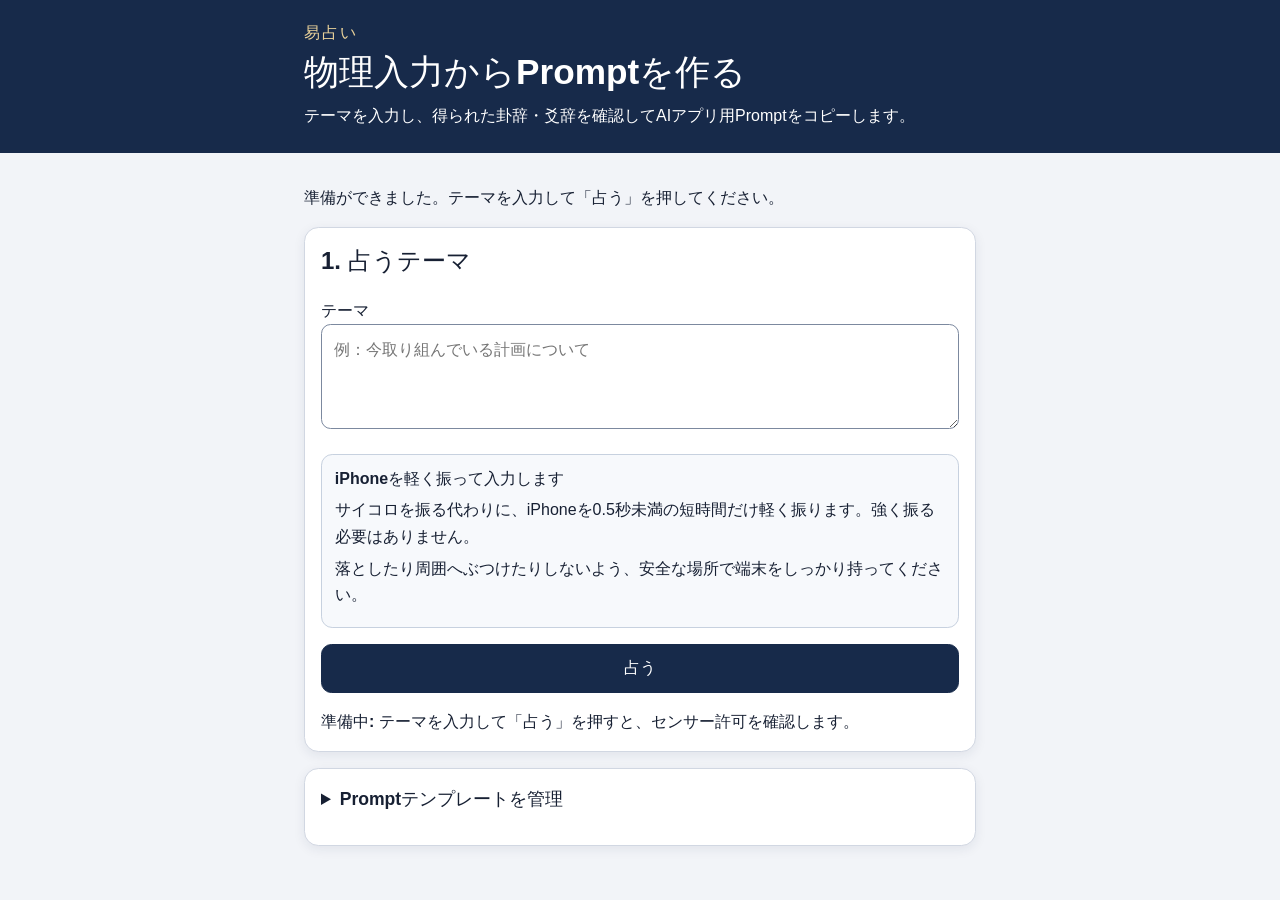
==== index.html @ caa5fde1 "complete step 6" ====
<!doctype html>
<html lang="ja">
  <head>
    <meta charset="UTF-8">
    <meta name="viewport" content="width=device-width, initial-scale=1, viewport-fit=cover">
    <meta name="theme-color" content="#172a4a">
    <title>易占い</title>
    <link rel="stylesheet" href="./styles.css">
    <script type="module" src="./js/app.mjs"></script>
  </head>
  <body>
    <header class="app-header">
      <div class="app-header__inner">
        <p class="eyebrow">易占い</p>
        <h1>物理入力からPromptを作る</h1>
        <p>テーマを入力し、得られた卦辞・爻辞を確認してAIアプリ用Promptをコピーします。</p>
      </div>
    </header>

    <main class="app-shell">
      <p id="app-status" class="status-message" role="status" aria-live="polite">
        初期データを読み込んでいます。
      </p>

      <section class="card" aria-labelledby="fortune-heading">
        <h2 id="fortune-heading">1. 占うテーマ</h2>
        <label for="theme-input">テーマ</label>
        <textarea
          id="theme-input"
          rows="3"
          autocomplete="off"
          placeholder="例：今取り組んでいる計画について"
        ></textarea>
        <div class="motion-guidance" aria-labelledby="motion-guidance-heading">
          <h3 id="motion-guidance-heading">iPhoneを軽く振って入力します</h3>
          <p>サイコロを振る代わりに、iPhoneを0.5秒未満の短時間だけ軽く振ります。強く振る必要はありません。</p>
          <p>落としたり周囲へぶつけたりしないよう、安全な場所で端末をしっかり持ってください。</p>
        </div>
        <button id="fortune-button" class="primary-button" type="button">占う</button>
        <p id="fortune-status" class="status-message" role="status" aria-live="polite">
          準備中: 初期化の完了を待っています。
        </p>

        <section
          id="pointer-fallback-panel"
          class="pointer-fallback"
          aria-labelledby="pointer-fallback-heading"
          hidden
        >
          <h3 id="pointer-fallback-heading">指でなぞる物理入力へ切り替える</h3>
          <p id="pointer-fallback-reason" class="status-message" role="alert"></p>
          <p>
            センサーを利用できない理由を確認し、切り替える場合だけ開始ボタンを押してください。単一タップでは完了しません。
          </p>
          <button id="pointer-start-button" type="button">
            Pointer入力を開始
          </button>
          <div
            id="pointer-input-area"
            class="pointer-input-area"
            role="group"
            tabindex="0"
            aria-label="1本の指で短時間なぞるPointer入力専用領域"
            aria-describedby="pointer-input-instructions pointer-status"
          >
            <p id="pointer-input-instructions">この領域の内側から、1本の指で短時間なぞってください。</p>
          </div>
          <p id="pointer-status" class="status-message" role="status" aria-live="polite"></p>
        </section>
      </section>

      <section id="result-section" class="card" aria-labelledby="result-heading" hidden>
        <h2 id="result-heading">2. 占い結果</h2>
        <dl class="result-summary">
          <div>
            <dt>本卦</dt>
            <dd id="primary-name"></dd>
          </div>
          <div>
            <dt>変爻</dt>
            <dd id="changing-label"></dd>
          </div>
          <div>
            <dt>之卦</dt>
            <dd id="changed-name"></dd>
          </div>
        </dl>

        <div class="hexagram-comparison">
          <figure class="hexagram-card">
            <figcaption>本卦 <span id="primary-diagram-name"></span></figcaption>
            <div
              id="primary-lines"
              class="hexagram-lines"
              role="group"
              aria-label="本卦の六爻。上爻から初爻の順"
            ></div>
          </figure>
          <figure class="hexagram-card">
            <figcaption>之卦 <span id="changed-diagram-name"></span></figcaption>
            <div
              id="changed-lines"
              class="hexagram-lines"
              role="group"
              aria-label="之卦の六爻。上爻から初爻の順"
            ></div>
          </figure>
        </div>

        <div class="text-sections">
          <details open>
            <summary>本卦の卦辞</summary>
            <p id="primary-kaji" class="preserve-text"></p>
            <p id="primary-other" class="preserve-text supplementary-text"></p>
          </details>
          <details open>
            <summary id="primary-yao-summary">本卦の爻辞</summary>
            <p id="primary-yao" class="preserve-text"></p>
            <p id="primary-yao-other" class="preserve-text supplementary-text"></p>
          </details>
          <details open>
            <summary>之卦の卦辞</summary>
            <p id="changed-kaji" class="preserve-text"></p>
            <p id="changed-other" class="preserve-text supplementary-text"></p>
          </details>
        </div>
      </section>

      <section id="prompt-section" class="card" aria-labelledby="prompt-heading" hidden>
        <h2 id="prompt-heading">3. Promptを確認・コピー</h2>
        <label for="template-select">Promptテンプレート</label>
        <select id="template-select"></select>
        <label for="prompt-preview">生成Prompt（コピー前に編集できます）</label>
        <textarea id="prompt-preview" rows="10" spellcheck="false"></textarea>
        <button id="copy-prompt-button" class="primary-button" type="button">
          Promptをコピー
        </button>
        <p id="copy-status" class="status-message" role="status" aria-live="polite"></p>
      </section>

      <details id="template-management" class="card management-card">
        <summary>Promptテンプレートを管理</summary>
        <div class="management-content">
          <p>選択中のテンプレートを編集するか、新しい名前で追加できます。</p>

          <label for="template-management-select">編集するテンプレート</label>
          <select id="template-management-select"></select>
          <label for="template-name-input">テンプレート名</label>
          <input id="template-name-input" type="text" autocomplete="off">
          <label for="template-body-input">テンプレート本文</label>
          <textarea id="template-body-input" rows="9" spellcheck="false"></textarea>

          <div class="button-grid" role="group" aria-label="テンプレート編集操作">
            <button id="template-add-button" type="button">追加</button>
            <button id="template-rename-button" type="button">名称変更</button>
            <button id="template-save-button" type="button">本文を保存</button>
            <button id="template-delete-button" class="danger-button" type="button">削除</button>
          </div>

          <section class="help-panel" aria-labelledby="placeholder-help-heading">
            <h3 id="placeholder-help-heading">利用できるプレースホルダー</h3>
            <dl id="placeholder-help-list"></dl>
            <p id="brace-help"></p>
          </section>

          <section class="backup-panel" aria-labelledby="backup-heading">
            <h3 id="backup-heading">JSONバックアップ</h3>
            <button id="template-export-button" type="button">JSONをエクスポート</button>
            <label for="template-import-file">JSONをインポート</label>
            <input
              id="template-import-file"
              type="file"
              accept="application/json,.json"
            >
            <button id="template-import-prepare-button" type="button">
              import内容を検証
            </button>
            <p id="template-import-summary" class="import-summary" hidden></p>
            <button
              id="template-import-apply-button"
              type="button"
              aria-describedby="template-import-summary"
              disabled
            >
              確認した内容で置き換える
            </button>
          </section>

          <p id="template-status" class="status-message" role="status" aria-live="polite"></p>
        </div>
      </details>
    </main>
  </body>
</html>
---- styles.css ----
:root {
  color-scheme: light;
  font-family: -apple-system, BlinkMacSystemFont, "Hiragino Sans", "Yu Gothic UI", sans-serif;
  color: #172033;
  background: #f2f4f8;
  font-synthesis: none;
}

* {
  box-sizing: border-box;
}

body {
  margin: 0;
  min-width: 20rem;
  background: #f2f4f8;
  line-height: 1.65;
}

button,
input,
select,
textarea {
  font: inherit;
}

button,
select,
input[type="file"] {
  min-height: 2.75rem;
}

button {
  border: 1px solid #8290a8;
  border-radius: 0.65rem;
  padding: 0.65rem 1rem;
  color: #172033;
  background: #fff;
  cursor: pointer;
}

button:hover {
  background: #edf1f7;
}

button:disabled {
  cursor: not-allowed;
  opacity: 0.55;
}

button:focus-visible,
input:focus-visible,
select:focus-visible,
textarea:focus-visible,
summary:focus-visible {
  outline: 3px solid #c08a24;
  outline-offset: 2px;
}

label {
  display: block;
  margin-top: 0.85rem;
  font-weight: 700;
}

input[type="text"],
select,
textarea {
  width: 100%;
  border: 1px solid #7c899f;
  border-radius: 0.6rem;
  padding: 0.75rem;
  color: #172033;
  background: #fff;
}

textarea {
  resize: vertical;
}

.app-header {
  color: #fff;
  background: #172a4a;
}

.app-header__inner,
.app-shell {
  width: min(100%, 44rem);
  margin: 0 auto;
}

.app-header__inner {
  padding: calc(1.25rem + env(safe-area-inset-top)) max(1rem, env(safe-area-inset-right)) 1.5rem max(1rem, env(safe-area-inset-left));
}

.app-header h1 {
  margin: 0.15rem 0 0.5rem;
  font-size: clamp(1.6rem, 7vw, 2.2rem);
  line-height: 1.3;
}

.app-header p {
  margin: 0;
}

.eyebrow {
  color: #ead29a;
  font-weight: 800;
  letter-spacing: 0.12em;
}

.app-shell {
  display: grid;
  grid-template-columns: minmax(0, 1fr);
  gap: 1rem;
  padding: 1rem max(1rem, env(safe-area-inset-right)) calc(1.5rem + env(safe-area-inset-bottom)) max(1rem, env(safe-area-inset-left));
}

.card {
  min-width: 0;
  border: 1px solid #d1d7e2;
  border-radius: 0.9rem;
  padding: 1rem;
  background: #fff;
  box-shadow: 0 0.2rem 0.7rem rgb(23 42 74 / 8%);
}

.card h2,
.card h3 {
  margin-top: 0;
  line-height: 1.4;
}

.primary-button {
  width: 100%;
  margin-top: 1rem;
  border-color: #172a4a;
  color: #fff;
  background: #172a4a;
  font-weight: 800;
}

.primary-button:hover {
  background: #243f69;
}

.motion-guidance,
.pointer-fallback {
  margin-top: 1rem;
  border: 1px solid #c7d1df;
  border-radius: 0.7rem;
  padding: 0.8rem;
  background: #f7f9fc;
}

.motion-guidance h3,
.pointer-fallback h3 {
  margin: 0 0 0.45rem;
  font-size: 1rem;
}

.motion-guidance p,
.pointer-fallback p {
  margin: 0.35rem 0;
}

.pointer-fallback > button {
  width: 100%;
  margin-top: 0.7rem;
  border-color: #172a4a;
  font-weight: 800;
}

.pointer-input-area {
  display: grid;
  place-items: center;
  min-height: 9rem;
  margin-top: 0.8rem;
  border: 0.18rem dashed #586b89;
  border-radius: 0.75rem;
  padding: 1rem;
  color: #273853;
  background: #eaf0f8;
  text-align: center;
  touch-action: none;
  user-select: none;
  -webkit-user-select: none;
  overscroll-behavior: contain;
}

.pointer-input-area:focus-visible {
  outline: 3px solid #c08a24;
  outline-offset: 2px;
}

.danger-button {
  border-color: #982e37;
  color: #7f1e27;
  font-weight: 700;
}

.status-message {
  min-height: 1.6em;
  margin-bottom: 0;
  font-weight: 650;
}

.status-message[data-state="error"] {
  border-left: 0.3rem solid #a12a35;
  padding-left: 0.65rem;
  color: #751a23;
}

.status-message[data-state="success"] {
  border-left: 0.3rem solid #287347;
  padding-left: 0.65rem;
  color: #185635;
}

.result-summary {
  display: grid;
  grid-template-columns: 1fr;
  gap: 0.5rem;
  margin: 0 0 1rem;
}

.result-summary div {
  display: grid;
  grid-template-columns: 4rem 1fr;
  gap: 0.5rem;
  border-bottom: 1px solid #e0e4eb;
  padding: 0.45rem 0;
}

.result-summary dt {
  font-weight: 700;
}

.result-summary dd {
  margin: 0;
  font-weight: 800;
}

.hexagram-comparison {
  display: grid;
  grid-template-columns: minmax(0, 1fr);
  gap: 1rem;
}

.hexagram-card {
  margin: 0;
  border: 1px solid #d6dce6;
  border-radius: 0.75rem;
  padding: 0.85rem;
  background: #f8f9fc;
}

.hexagram-card figcaption {
  margin-bottom: 0.6rem;
  text-align: center;
  font-weight: 800;
}

.hexagram-lines {
  display: grid;
  gap: 0.48rem;
  width: min(100%, 18rem);
  margin: 0 auto;
}

.yao-line {
  position: relative;
  display: flex;
  align-items: center;
  justify-content: center;
  gap: 18%;
  min-height: 1.65rem;
  border-radius: 0.35rem;
  padding: 0.35rem 2.6rem 0.35rem 0.35rem;
}

.yao-line.changing {
  outline: 2px solid #b27a15;
  outline-offset: 1px;
  background: #fff8e7;
}

.yao-segment {
  display: block;
  height: 0.48rem;
  border-radius: 1rem;
  background: #172a4a;
}

.yao-line.yang .yao-segment {
  width: 82%;
}

.yao-line.yin .yao-segment {
  width: 32%;
}

.changing-badge {
  position: absolute;
  right: 0.35rem;
  font-size: 0.75rem;
  font-weight: 800;
  color: #6e4800;
}

.text-sections {
  margin-top: 1rem;
}

details {
  border-top: 1px solid #dce1e9;
  padding-top: 0.75rem;
}

details + details {
  margin-top: 0.75rem;
}

summary {
  min-height: 2.75rem;
  cursor: pointer;
  font-weight: 800;
}

.preserve-text {
  white-space: pre-wrap;
  overflow-wrap: anywhere;
}

.supplementary-text {
  color: #47536a;
}

.management-card > summary {
  font-size: 1.1rem;
}

.management-content {
  padding-top: 0.75rem;
}

.button-grid {
  display: grid;
  grid-template-columns: 1fr;
  gap: 0.6rem;
  margin-top: 1rem;
}

.help-panel,
.backup-panel {
  margin-top: 1.25rem;
  border-top: 1px solid #dce1e9;
  padding-top: 1rem;
}

.help-panel dl {
  display: grid;
  grid-template-columns: minmax(8rem, auto) 1fr;
  gap: 0.35rem 0.7rem;
}

.help-panel dt {
  font-family: ui-monospace, SFMono-Regular, Menlo, monospace;
  font-weight: 800;
}

.help-panel dd {
  margin: 0;
}

.backup-panel > * + * {
  margin-top: 0.75rem;
}

.backup-panel button {
  width: 100%;
}

.import-summary {
  border: 1px solid #a9781a;
  border-radius: 0.5rem;
  padding: 0.65rem;
  background: #fff8e7;
  font-weight: 700;
}

[hidden] {
  display: none !important;
}

@media (min-width: 34rem) {
  .button-grid {
    grid-template-columns: 1fr 1fr;
  }
}
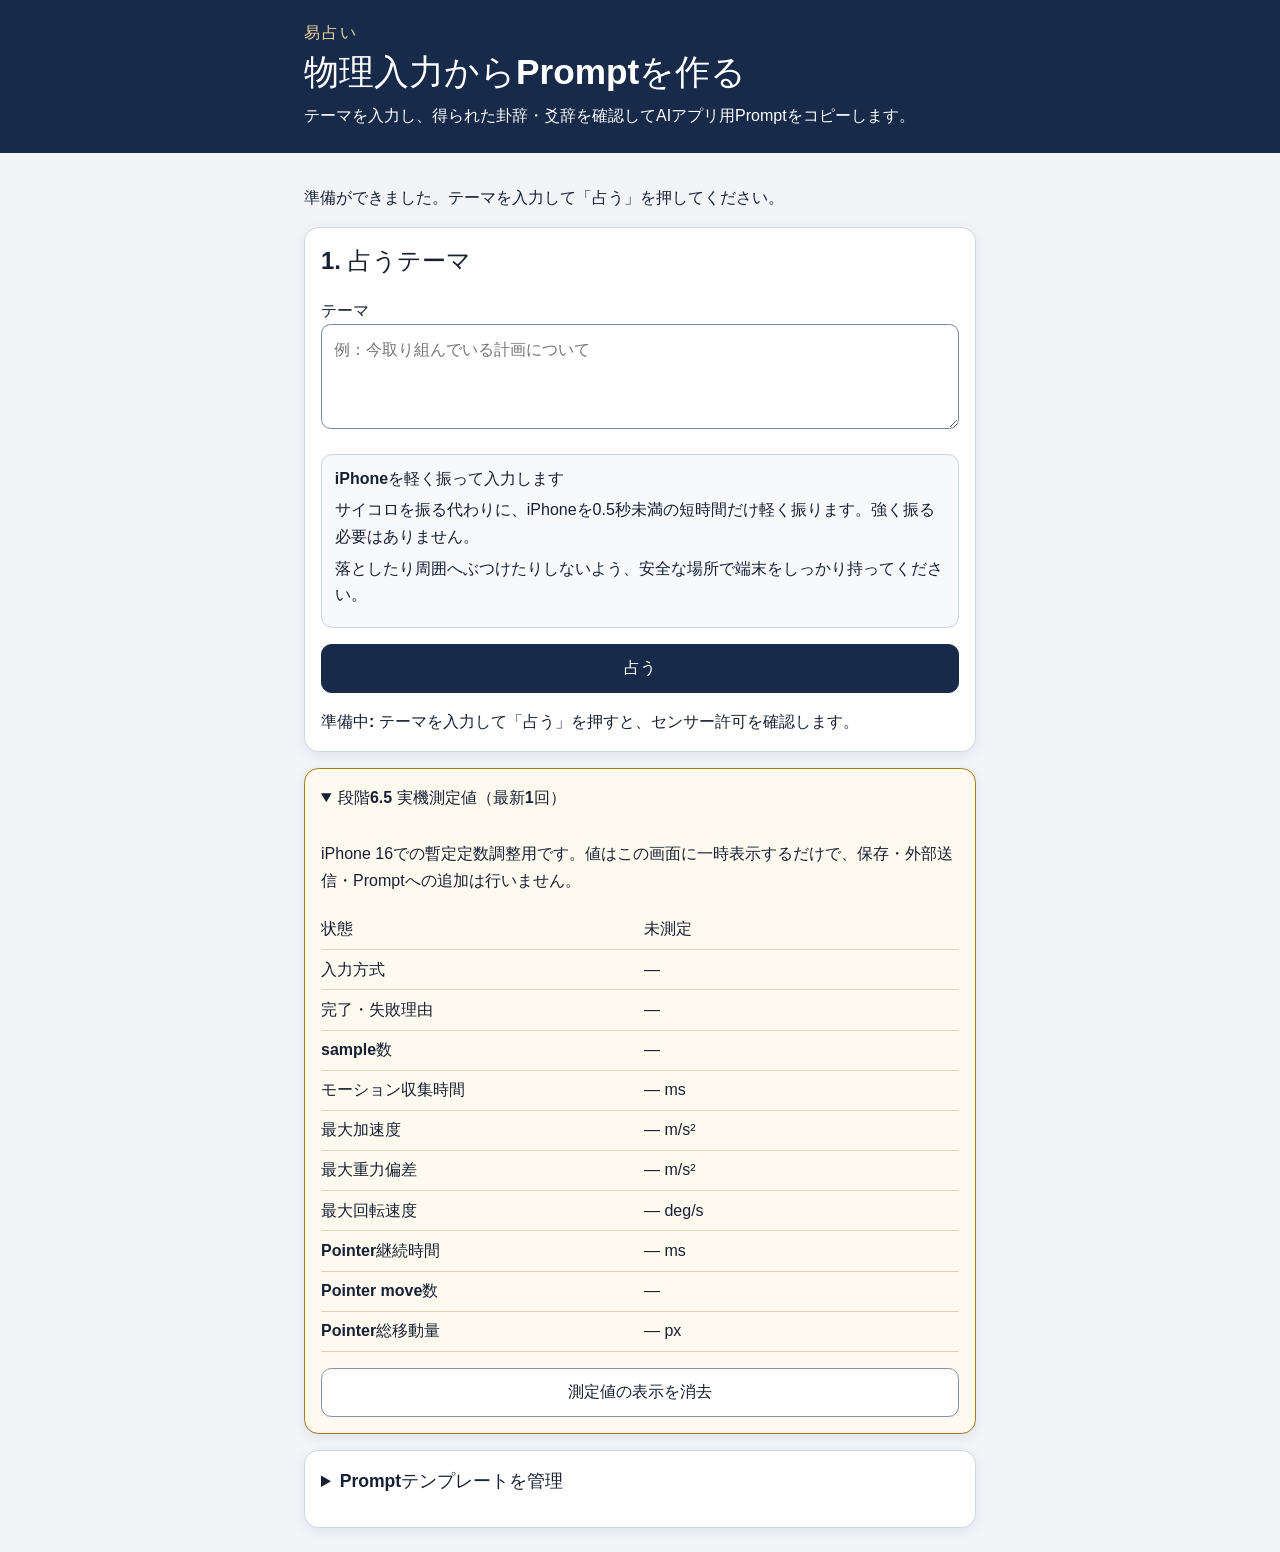
==== commit 6315099e: "complete step 6.5" ====
--- a/index.html
+++ b/index.html
@@ -69,6 +69,29 @@
         </section>
       </section>
 
+      <details class="card diagnostics-card" open>
+        <summary>段階6.5 実機測定値（最新1回）</summary>
+        <div class="diagnostics-content">
+          <p>
+            iPhone 16での暫定定数調整用です。値はこの画面に一時表示するだけで、保存・外部送信・Promptへの追加は行いません。
+          </p>
+          <dl class="diagnostics-values" aria-live="polite">
+            <div><dt>状態</dt><dd id="diagnostics-status">未測定</dd></div>
+            <div><dt>入力方式</dt><dd id="diagnostics-input-mode">—</dd></div>
+            <div><dt>完了・失敗理由</dt><dd id="diagnostics-reason">—</dd></div>
+            <div><dt>sample数</dt><dd id="diagnostics-sample-count">—</dd></div>
+            <div><dt>モーション収集時間</dt><dd><span id="diagnostics-motion-duration">—</span> ms</dd></div>
+            <div><dt>最大加速度</dt><dd><span id="diagnostics-max-acceleration">—</span> m/s²</dd></div>
+            <div><dt>最大重力偏差</dt><dd><span id="diagnostics-max-gravity-deviation">—</span> m/s²</dd></div>
+            <div><dt>最大回転速度</dt><dd><span id="diagnostics-max-rotation">—</span> deg/s</dd></div>
+            <div><dt>Pointer継続時間</dt><dd><span id="diagnostics-pointer-duration">—</span> ms</dd></div>
+            <div><dt>Pointer move数</dt><dd id="diagnostics-pointer-move-count">—</dd></div>
+            <div><dt>Pointer総移動量</dt><dd><span id="diagnostics-pointer-distance">—</span> px</dd></div>
+          </dl>
+          <button id="diagnostics-clear-button" type="button">測定値の表示を消去</button>
+        </div>
+      </details>
+
       <section id="result-section" class="card" aria-labelledby="result-heading" hidden>
         <h2 id="result-heading">2. 占い結果</h2>
         <dl class="result-summary">
--- a/styles.css
+++ b/styles.css
@@ -193,6 +193,47 @@
   outline-offset: 2px;
 }
 
+.diagnostics-card {
+  border-color: #a9781a;
+  background: #fffaf0;
+}
+
+.diagnostics-content {
+  padding-top: 0.75rem;
+}
+
+.diagnostics-content > p {
+  margin-top: 0;
+}
+
+.diagnostics-values {
+  display: grid;
+  grid-template-columns: minmax(0, 1fr);
+  gap: 0;
+  margin: 0 0 1rem;
+}
+
+.diagnostics-values div {
+  display: grid;
+  grid-template-columns: minmax(8.5rem, 1fr) minmax(0, 1fr);
+  gap: 0.5rem;
+  border-bottom: 1px solid #e1d3b5;
+  padding: 0.4rem 0;
+}
+
+.diagnostics-values dt {
+  font-weight: 700;
+}
+
+.diagnostics-values dd {
+  margin: 0;
+  overflow-wrap: anywhere;
+}
+
+.diagnostics-content > button {
+  width: 100%;
+}
+
 .danger-button {
   border-color: #982e37;
   color: #7f1e27;
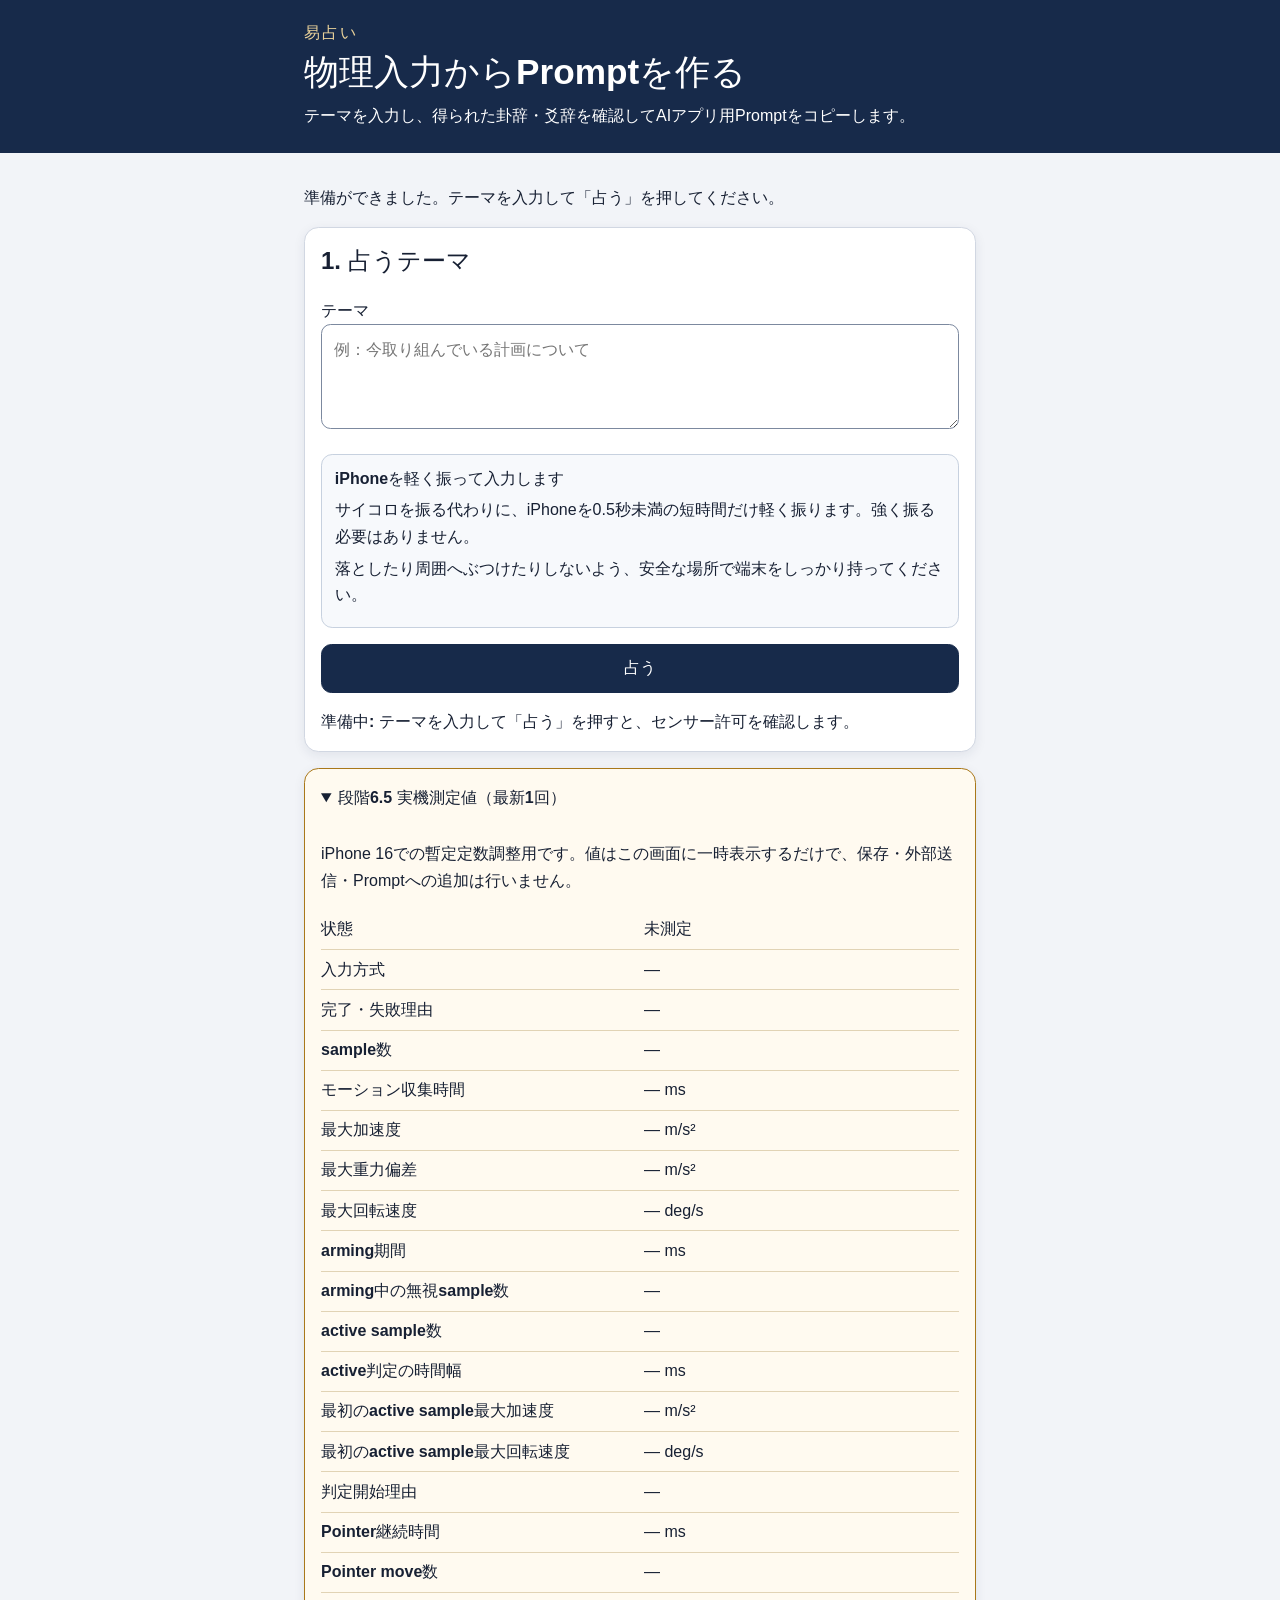
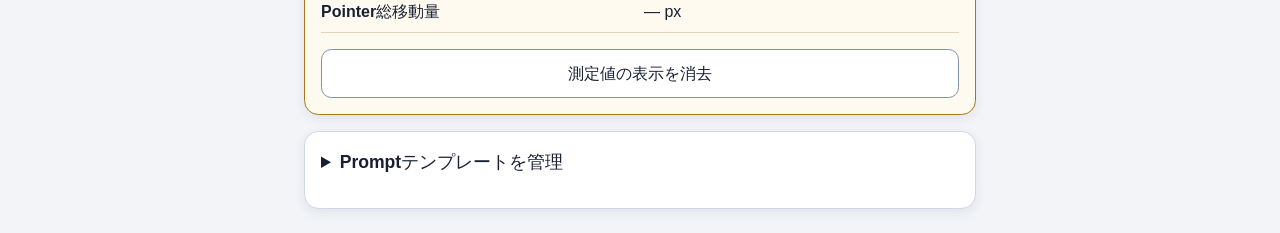
==== commit 9014d696: "machine test v2" ====
--- a/index.html
+++ b/index.html
@@ -84,6 +84,13 @@
             <div><dt>最大加速度</dt><dd><span id="diagnostics-max-acceleration">—</span> m/s²</dd></div>
             <div><dt>最大重力偏差</dt><dd><span id="diagnostics-max-gravity-deviation">—</span> m/s²</dd></div>
             <div><dt>最大回転速度</dt><dd><span id="diagnostics-max-rotation">—</span> deg/s</dd></div>
+            <div><dt>arming期間</dt><dd><span id="diagnostics-arming-duration">—</span> ms</dd></div>
+            <div><dt>arming中の無視sample数</dt><dd id="diagnostics-arming-ignored-count">—</dd></div>
+            <div><dt>active sample数</dt><dd id="diagnostics-active-sample-count">—</dd></div>
+            <div><dt>active判定の時間幅</dt><dd><span id="diagnostics-active-window">—</span> ms</dd></div>
+            <div><dt>最初のactive sample最大加速度</dt><dd><span id="diagnostics-first-active-acceleration">—</span> m/s²</dd></div>
+            <div><dt>最初のactive sample最大回転速度</dt><dd><span id="diagnostics-first-active-rotation">—</span> deg/s</dd></div>
+            <div><dt>判定開始理由</dt><dd id="diagnostics-detection-start-reason">—</dd></div>
             <div><dt>Pointer継続時間</dt><dd><span id="diagnostics-pointer-duration">—</span> ms</dd></div>
             <div><dt>Pointer move数</dt><dd id="diagnostics-pointer-move-count">—</dd></div>
             <div><dt>Pointer総移動量</dt><dd><span id="diagnostics-pointer-distance">—</span> px</dd></div>
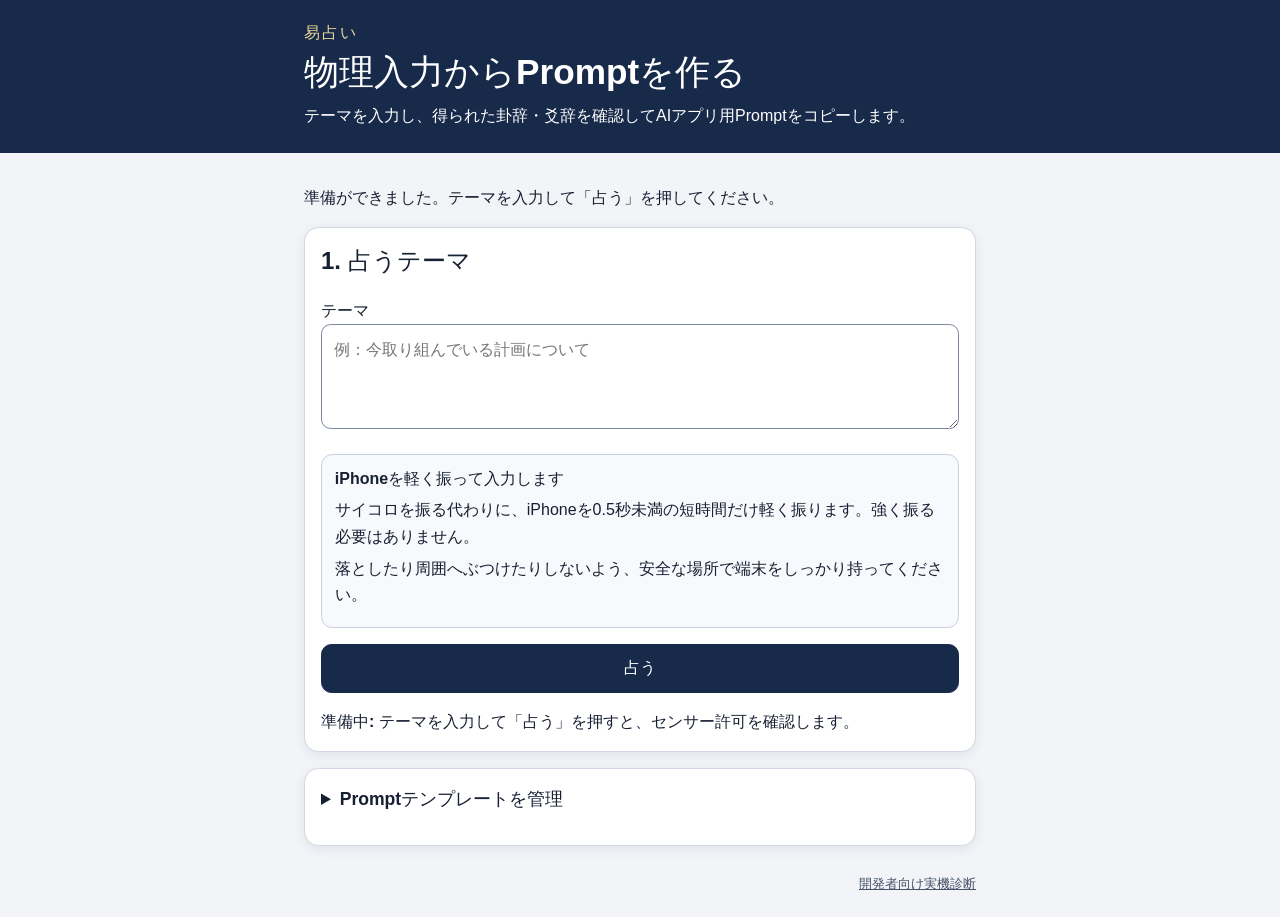
==== commit 927c35b7: "Complete iPhone PWA through stage 7" ====
--- a/index.html
+++ b/index.html
@@ -4,9 +4,16 @@
     <meta charset="UTF-8">
     <meta name="viewport" content="width=device-width, initial-scale=1, viewport-fit=cover">
     <meta name="theme-color" content="#172a4a">
+    <meta name="mobile-web-app-capable" content="yes">
+    <meta name="apple-mobile-web-app-capable" content="yes">
+    <meta name="apple-mobile-web-app-status-bar-style" content="default">
+    <meta name="apple-mobile-web-app-title" content="易占い">
     <title>易占い</title>
+    <link rel="manifest" href="./manifest.webmanifest">
+    <link rel="apple-touch-icon" sizes="180x180" href="./icons/apple-touch-icon.png">
     <link rel="stylesheet" href="./styles.css">
     <script type="module" src="./js/app.mjs"></script>
+    <script type="module" src="./js/register-sw.mjs"></script>
   </head>
   <body>
     <header class="app-header">
@@ -69,36 +76,6 @@
         </section>
       </section>
 
-      <details class="card diagnostics-card" open>
-        <summary>段階6.5 実機測定値（最新1回）</summary>
-        <div class="diagnostics-content">
-          <p>
-            iPhone 16での暫定定数調整用です。値はこの画面に一時表示するだけで、保存・外部送信・Promptへの追加は行いません。
-          </p>
-          <dl class="diagnostics-values" aria-live="polite">
-            <div><dt>状態</dt><dd id="diagnostics-status">未測定</dd></div>
-            <div><dt>入力方式</dt><dd id="diagnostics-input-mode">—</dd></div>
-            <div><dt>完了・失敗理由</dt><dd id="diagnostics-reason">—</dd></div>
-            <div><dt>sample数</dt><dd id="diagnostics-sample-count">—</dd></div>
-            <div><dt>モーション収集時間</dt><dd><span id="diagnostics-motion-duration">—</span> ms</dd></div>
-            <div><dt>最大加速度</dt><dd><span id="diagnostics-max-acceleration">—</span> m/s²</dd></div>
-            <div><dt>最大重力偏差</dt><dd><span id="diagnostics-max-gravity-deviation">—</span> m/s²</dd></div>
-            <div><dt>最大回転速度</dt><dd><span id="diagnostics-max-rotation">—</span> deg/s</dd></div>
-            <div><dt>arming期間</dt><dd><span id="diagnostics-arming-duration">—</span> ms</dd></div>
-            <div><dt>arming中の無視sample数</dt><dd id="diagnostics-arming-ignored-count">—</dd></div>
-            <div><dt>active sample数</dt><dd id="diagnostics-active-sample-count">—</dd></div>
-            <div><dt>active判定の時間幅</dt><dd><span id="diagnostics-active-window">—</span> ms</dd></div>
-            <div><dt>最初のactive sample最大加速度</dt><dd><span id="diagnostics-first-active-acceleration">—</span> m/s²</dd></div>
-            <div><dt>最初のactive sample最大回転速度</dt><dd><span id="diagnostics-first-active-rotation">—</span> deg/s</dd></div>
-            <div><dt>判定開始理由</dt><dd id="diagnostics-detection-start-reason">—</dd></div>
-            <div><dt>Pointer継続時間</dt><dd><span id="diagnostics-pointer-duration">—</span> ms</dd></div>
-            <div><dt>Pointer move数</dt><dd id="diagnostics-pointer-move-count">—</dd></div>
-            <div><dt>Pointer総移動量</dt><dd><span id="diagnostics-pointer-distance">—</span> px</dd></div>
-          </dl>
-          <button id="diagnostics-clear-button" type="button">測定値の表示を消去</button>
-        </div>
-      </details>
-
       <section id="result-section" class="card" aria-labelledby="result-heading" hidden>
         <h2 id="result-heading">2. 占い結果</h2>
         <dl class="result-summary">
@@ -220,5 +197,8 @@
         </div>
       </details>
     </main>
+    <footer class="app-footer">
+      <a href="./diagnostics.html">開発者向け実機診断</a>
+    </footer>
   </body>
 </html>
--- a/styles.css
+++ b/styles.css
@@ -84,7 +84,8 @@
 }
 
 .app-header__inner,
-.app-shell {
+.app-shell,
+.app-footer {
   width: min(100%, 44rem);
   margin: 0 auto;
 }
@@ -234,6 +235,20 @@
   width: 100%;
 }
 
+.diagnostics-actions {
+  display: grid;
+  gap: 0.7rem;
+}
+
+.diagnostics-actions button {
+  width: 100%;
+}
+
+.diagnostics-note {
+  border-left: 0.3rem solid #a9781a;
+  padding-left: 0.7rem;
+}
+
 .danger-button {
   border-color: #982e37;
   color: #7f1e27;
@@ -434,6 +449,22 @@
   display: none !important;
 }
 
+.app-footer {
+  padding: 0 max(1rem, env(safe-area-inset-right)) calc(1.25rem + env(safe-area-inset-bottom)) max(1rem, env(safe-area-inset-left));
+  text-align: right;
+}
+
+.app-footer a {
+  color: #47536a;
+  font-size: 0.82rem;
+}
+
+@media (display-mode: standalone) {
+  body {
+    overscroll-behavior-y: none;
+  }
+}
+
 @media (min-width: 34rem) {
   .button-grid {
     grid-template-columns: 1fr 1fr;
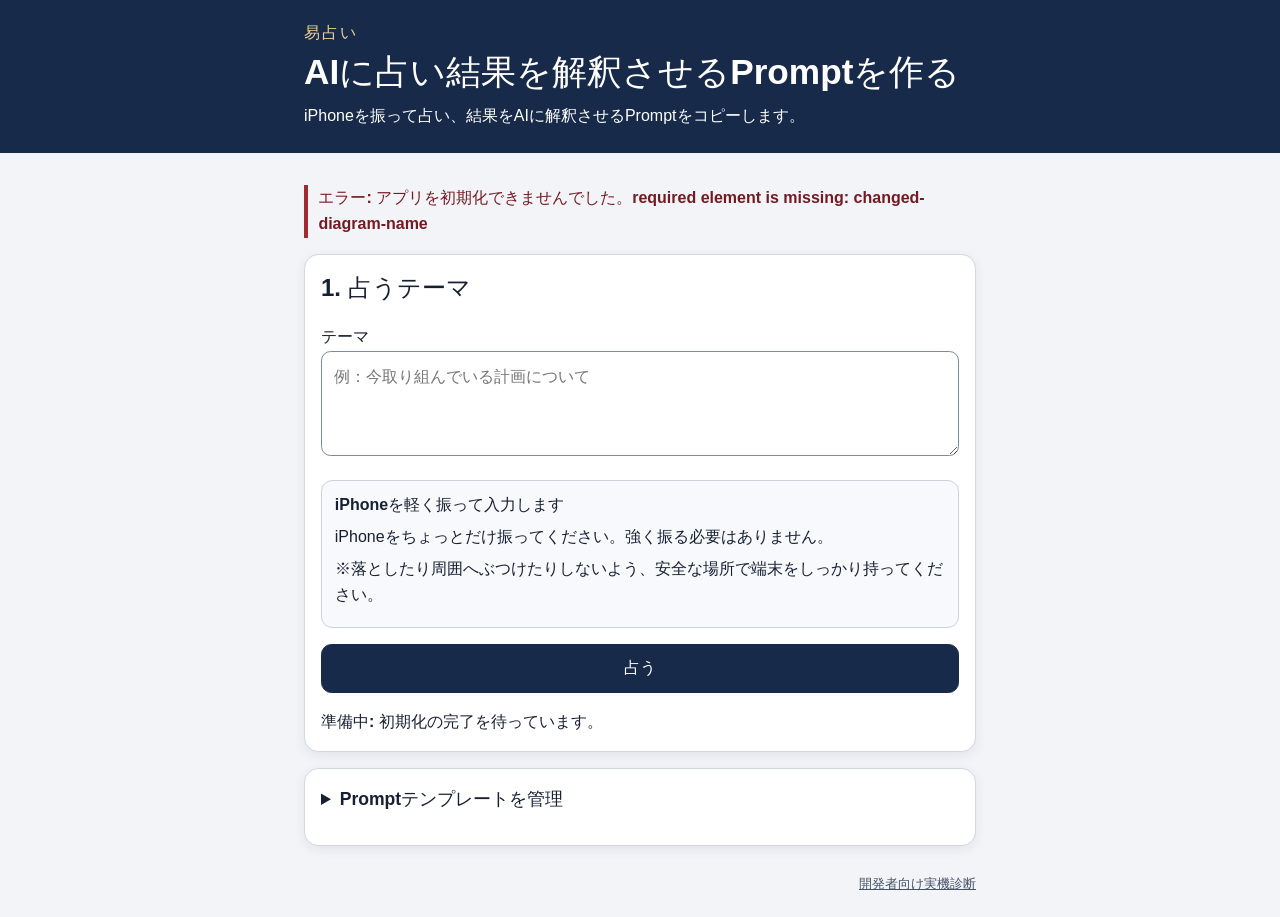
==== commit 4e117c29: "Adjust PWA interface" ====
--- a/index.html
+++ b/index.html
@@ -19,8 +19,8 @@
     <header class="app-header">
       <div class="app-header__inner">
         <p class="eyebrow">易占い</p>
-        <h1>物理入力からPromptを作る</h1>
-        <p>テーマを入力し、得られた卦辞・爻辞を確認してAIアプリ用Promptをコピーします。</p>
+        <h1>AIに占い結果を解釈させるPromptを作る</h1>
+        <p>iPhoneを振って占い、結果をAIに解釈させるPromptをコピーします。</p>
       </div>
     </header>
 
@@ -40,8 +40,8 @@
         ></textarea>
         <div class="motion-guidance" aria-labelledby="motion-guidance-heading">
           <h3 id="motion-guidance-heading">iPhoneを軽く振って入力します</h3>
-          <p>サイコロを振る代わりに、iPhoneを0.5秒未満の短時間だけ軽く振ります。強く振る必要はありません。</p>
-          <p>落としたり周囲へぶつけたりしないよう、安全な場所で端末をしっかり持ってください。</p>
+          <p>iPhoneをちょっとだけ振ってください。強く振る必要はありません。</p>
+          <p>※落としたり周囲へぶつけたりしないよう、安全な場所で端末をしっかり持ってください。</p>
         </div>
         <button id="fortune-button" class="primary-button" type="button">占う</button>
         <p id="fortune-status" class="status-message" role="status" aria-live="polite">
@@ -57,7 +57,7 @@
           <h3 id="pointer-fallback-heading">指でなぞる物理入力へ切り替える</h3>
           <p id="pointer-fallback-reason" class="status-message" role="alert"></p>
           <p>
-            センサーを利用できない理由を確認し、切り替える場合だけ開始ボタンを押してください。単一タップでは完了しません。
+            センサーを利用できませんので、画面を指でなぞって占います。開始ボタンを押してください。単一タップでは完了しません。
           </p>
           <button id="pointer-start-button" type="button">
             Pointer入力を開始
@@ -103,29 +103,20 @@
               aria-label="本卦の六爻。上爻から初爻の順"
             ></div>
           </figure>
-          <figure class="hexagram-card">
-            <figcaption>之卦 <span id="changed-diagram-name"></span></figcaption>
-            <div
-              id="changed-lines"
-              class="hexagram-lines"
-              role="group"
-              aria-label="之卦の六爻。上爻から初爻の順"
-            ></div>
-          </figure>
         </div>
 
         <div class="text-sections">
-          <details open>
+          <details>
             <summary>本卦の卦辞</summary>
             <p id="primary-kaji" class="preserve-text"></p>
             <p id="primary-other" class="preserve-text supplementary-text"></p>
           </details>
-          <details open>
+          <details>
             <summary id="primary-yao-summary">本卦の爻辞</summary>
             <p id="primary-yao" class="preserve-text"></p>
             <p id="primary-yao-other" class="preserve-text supplementary-text"></p>
           </details>
-          <details open>
+          <details>
             <summary>之卦の卦辞</summary>
             <p id="changed-kaji" class="preserve-text"></p>
             <p id="changed-other" class="preserve-text supplementary-text"></p>
@@ -137,7 +128,7 @@
         <h2 id="prompt-heading">3. Promptを確認・コピー</h2>
         <label for="template-select">Promptテンプレート</label>
         <select id="template-select"></select>
-        <label for="prompt-preview">生成Prompt（コピー前に編集できます）</label>
+        <label for="prompt-preview">生成Prompt</label>
         <textarea id="prompt-preview" rows="10" spellcheck="false"></textarea>
         <button id="copy-prompt-button" class="primary-button" type="button">
           Promptをコピー
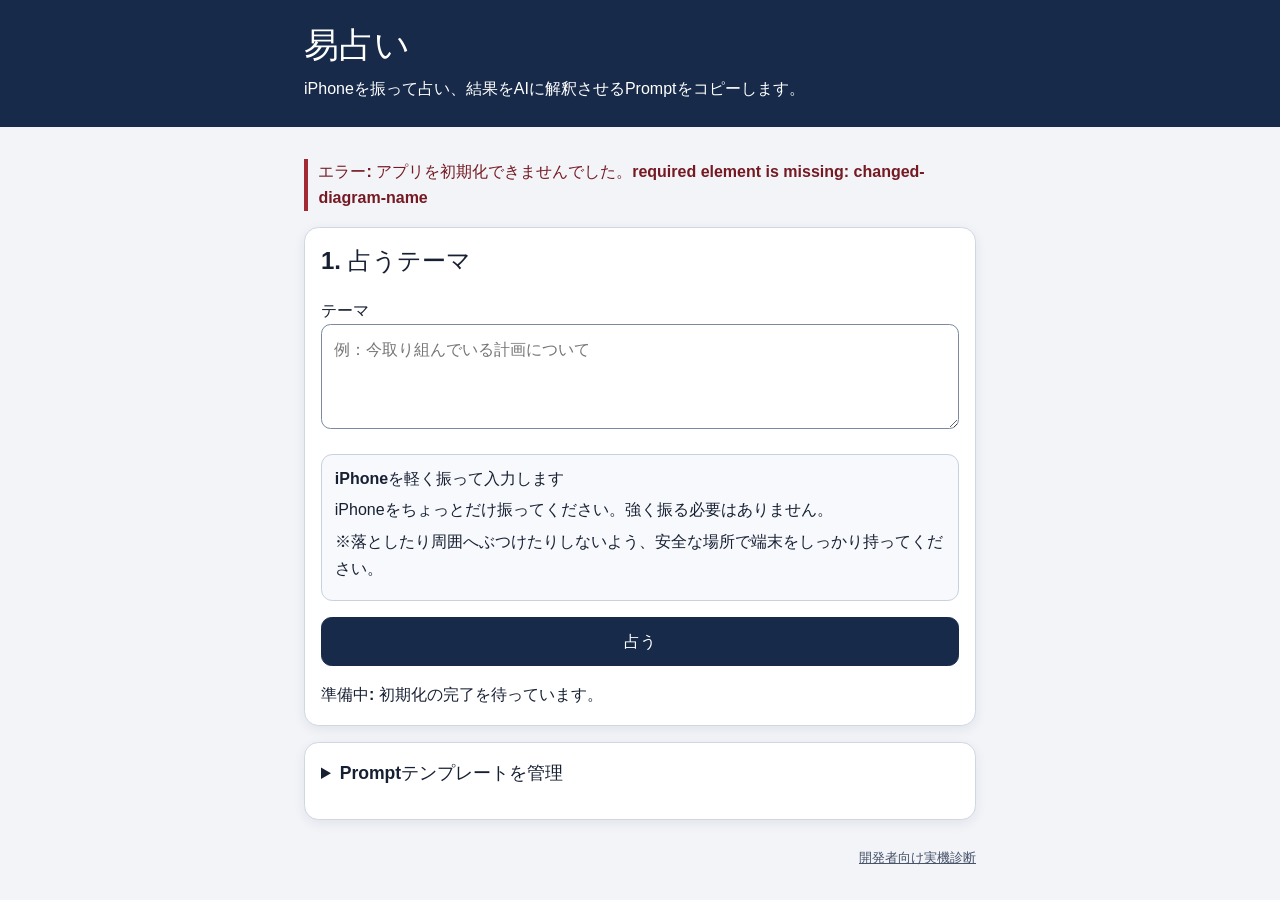
==== commit 19cbcd0d: "Adjust PWA interface" ====
--- a/index.html
+++ b/index.html
@@ -18,8 +18,8 @@
   <body>
     <header class="app-header">
       <div class="app-header__inner">
-        <p class="eyebrow">易占い</p>
-        <h1>AIに占い結果を解釈させるPromptを作る</h1>
+        <p class="eyebrow"></p>
+        <h1>易占い</h1>
         <p>iPhoneを振って占い、結果をAIに解釈させるPromptをコピーします。</p>
       </div>
     </header>
